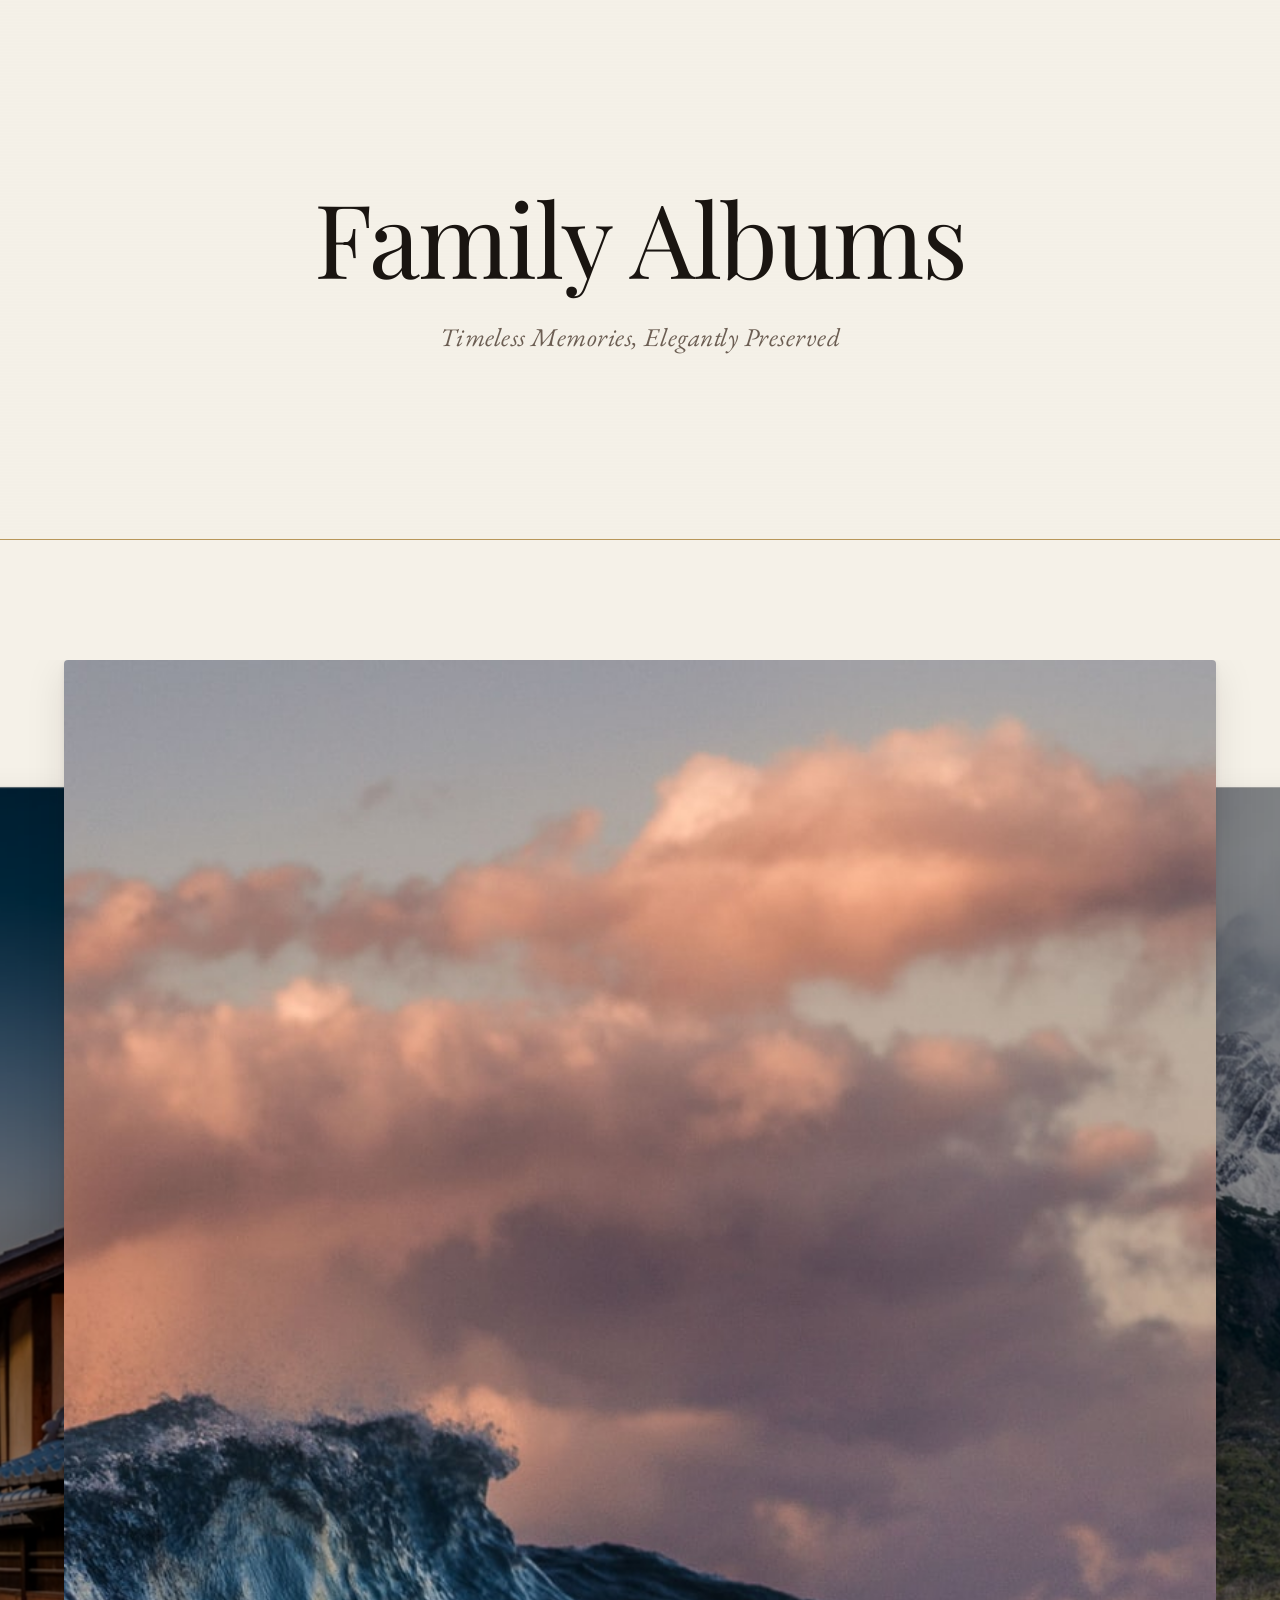
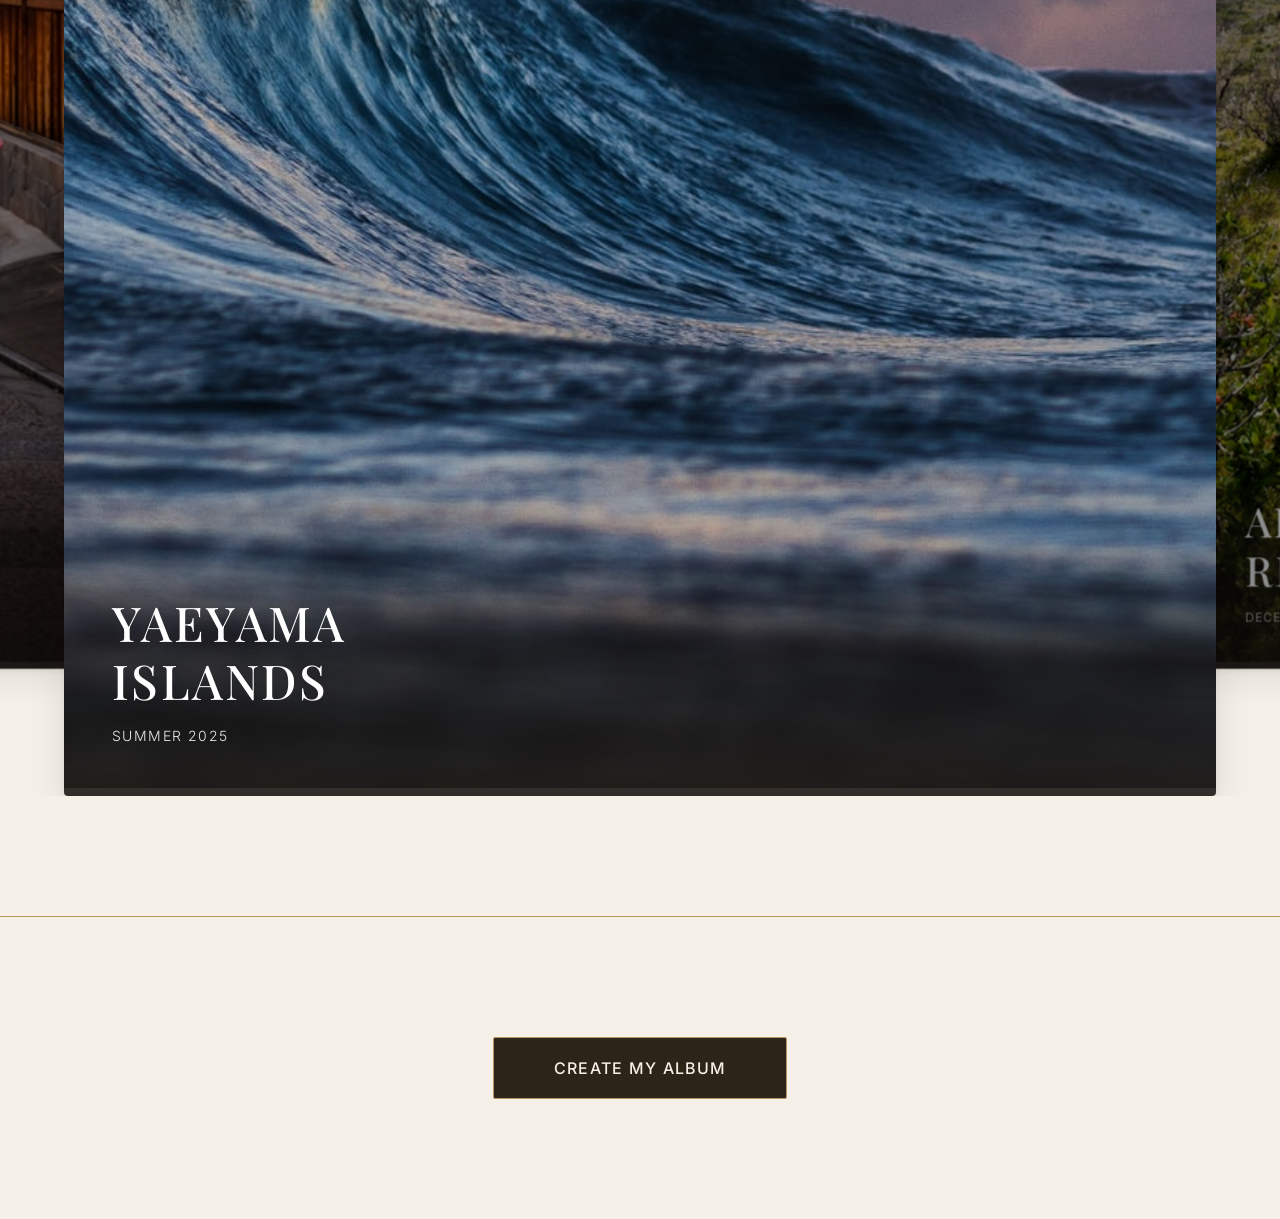
==== index.html @ 2fead4bc "Initial commit" ====
<!DOCTYPE html>
<html lang="ja">
<head>
    <meta charset="UTF-8">
    <meta name="viewport" content="width=device-width, initial-scale=1.0">
    <title>Family Albums - Timeless Memories</title>
    <link rel="stylesheet" href="css/style.css">
    
    <!-- Google Fonts -->
    <link rel="preconnect" href="https://fonts.googleapis.com">
    <link rel="preconnect" href="https://fonts.gstatic.com" crossorigin>
    <link href="https://fonts.googleapis.com/css2?family=Playfair+Display:wght@400;500;600;700&family=EB+Garamond:ital,wght@0,400;0,500;1,400&family=Inter:wght@300;400;500&display=swap" rel="stylesheet">
    
    <!-- Swiper CSS -->
    <link rel="stylesheet" href="https://cdn.jsdelivr.net/npm/swiper@11/swiper-bundle.min.css">
</head>
<body>
    <!-- Top Page -->
    <div id="top-page" class="page-container active">
        <!-- Hero Section -->
        <section class="hero-section">
            <div class="hero-content">
                <h1 class="main-title">Family Albums</h1>
                <p class="tagline">Timeless Memories, Elegantly Preserved</p>
            </div>
        </section>

        <!-- Album Carousel -->
        <section class="carousel-section">
            <div class="swiper album-carousel">
                <div class="swiper-wrapper">
                    <!-- Album 1: Yaeyama Islands -->
                    <div class="swiper-slide">
                        <div class="album-cover" data-album-id="yaeyama">
                            <div class="album-image">
                                <img src="images/yaeyama-cover.jpg" alt="Yaeyama Islands">
                                <div class="album-overlay">
                                    <h2 class="album-title">YAEYAMA<br>ISLANDS</h2>
                                    <p class="album-year">Summer 2025</p>
                                </div>
                            </div>
                        </div>
                    </div>

                    <!-- Album 2: Alps Winter Retreat -->
                    <div class="swiper-slide">
                        <div class="album-cover" data-album-id="alps">
                            <div class="album-image">
                                <img src="images/alps-cover.jpg" alt="Alps Winter Retreat">
                                <div class="album-overlay">
                                    <h2 class="album-title">ALPS WINTER<br>RETREAT</h2>
                                    <p class="album-year">December 2024</p>
                                </div>
                            </div>
                        </div>
                    </div>

                    <!-- Album 3: Tuscan Harvest -->
                    <div class="swiper-slide">
                        <div class="album-cover" data-album-id="tuscany">
                            <div class="album-image">
                                <img src="images/tuscany-cover.jpg" alt="Tuscan Harvest">
                                <div class="album-overlay">
                                    <h2 class="album-title">TUSCAN<br>HARVEST</h2>
                                    <p class="album-year">Autumn 2024</p>
                                </div>
                            </div>
                        </div>
                    </div>

                    <!-- Album 4: Kyoto Spring -->
                    <div class="swiper-slide">
                        <div class="album-cover" data-album-id="kyoto">
                            <div class="album-image">
                                <img src="images/kyoto-cover.jpg" alt="Kyoto Spring">
                                <div class="album-overlay">
                                    <h2 class="album-title">KYOTO<br>SPRING</h2>
                                    <p class="album-year">April 2024</p>
                                </div>
                            </div>
                        </div>
                    </div>
                </div>
            </div>
        </section>

        <!-- CTA Section -->
        <section class="cta-section">
            <button class="create-button" onclick="showCreateForm()">Create My Album</button>
        </section>
    </div>

    <!-- Album Detail Page -->
    <div id="album-page" class="page-container">
        <!-- Book Opening Animation Overlay -->
        <div class="book-opening-overlay"></div>

        <!-- Album Content -->
        <div class="album-content">
            <!-- Back Button -->
            <button class="back-button" onclick="backToGallery()">
                <svg width="24" height="24" viewBox="0 0 24 24" fill="none" stroke="currentColor" stroke-width="2">
                    <path d="M19 12H5M12 19l-7-7 7-7"/>
                </svg>
                <span>Gallery</span>
            </button>

            <!-- Album Header -->
            <header class="album-header">
                <h1 class="album-main-title" id="album-title">YAEYAMA ISLANDS</h1>
                <p class="album-subtitle" id="album-subtitle">Summer in Okinawa · 2025</p>
                <p class="album-catchphrase" id="album-catchphrase">"Where turquoise waters meet ancient traditions"</p>
            </header>

            <!-- Photo Gallery -->
            <div class="photo-gallery" id="photo-gallery">
                <!-- Photos will be dynamically loaded -->
            </div>
        </div>
    </div>

    <!-- Swiper JS -->
    <script src="https://cdn.jsdelivr.net/npm/swiper@11/swiper-bundle.min.js"></script>
    
    <!-- Main JS -->
    <script src="js/main.js"></script>
</body>
</html>
---- css/style.css ----
/* ========================================
   FAMILY ALBUMS - OLD MONEY LUXURY STYLE
   New Japan × Kinfolk Aesthetic
   ======================================== */

/* ========== CSS VARIABLES ========== */
:root {
    /* Old Money Color Palette */
    --color-bg-primary: #F5F1E8;
    --color-bg-secondary: #E8E3D6;
    --color-text-primary: #1A1511;
    --color-text-secondary: #6B5D52;
    --color-accent-gold: #B8975A;
    --color-accent-dark: #2C2416;
    
    /* Typography */
    --font-serif: 'Playfair Display', 'EB Garamond', serif;
    --font-serif-italic: 'EB Garamond', serif;
    --font-sans: 'Inter', sans-serif;
    
    /* Spacing - Generous Luxury */
    --spacing-xs: 16px;
    --spacing-sm: 24px;
    --spacing-md: 48px;
    --spacing-lg: 80px;
    --spacing-xl: 120px;
    
    /* Transitions - Slow & Luxurious */
    --transition-slow: 0.6s ease-out;
    --transition-medium: 0.4s ease-out;
    --transition-fast: 0.2s ease-out;
}

/* ========== GLOBAL RESET ========== */
* {
    margin: 0;
    padding: 0;
    box-sizing: border-box;
}

html {
    scroll-behavior: smooth;
    font-size: 16px;
}

body {
    font-family: var(--font-sans);
    background-color: var(--color-bg-primary);
    color: var(--color-text-primary);
    line-height: 1.6;
    overflow-x: hidden;
    
    /* Subtle paper texture */
    background-image: 
        repeating-linear-gradient(
            0deg,
            rgba(0, 0, 0, 0.01) 0px,
            transparent 1px,
            transparent 2px,
            rgba(0, 0, 0, 0.01) 3px
        );
}

/* ========== PAGE TRANSITIONS ========== */
.page-container {
    display: none;
    min-height: 100vh;
    opacity: 0;
    transition: opacity var(--transition-slow);
}

.page-container.active {
    display: block;
    opacity: 1;
}

/* ========== HERO SECTION ========== */
.hero-section {
    min-height: 60vh;
    display: flex;
    align-items: center;
    justify-content: center;
    text-align: center;
    padding: var(--spacing-xl) var(--spacing-md);
    border-bottom: 1px solid var(--color-accent-gold);
    position: relative;
}

.hero-content {
    max-width: 900px;
    animation: fadeInUp 1s ease-out;
}

.main-title {
    font-family: var(--font-serif);
    font-size: clamp(60px, 8vw, 120px);
    font-weight: 400;
    letter-spacing: -0.02em;
    color: var(--color-text-primary);
    margin-bottom: var(--spacing-sm);
    line-height: 1.1;
}

.tagline {
    font-family: var(--font-serif-italic);
    font-size: clamp(18px, 2vw, 28px);
    font-style: italic;
    font-weight: 400;
    color: var(--color-text-secondary);
    letter-spacing: 0.02em;
}

/* ========== CAROUSEL SECTION ========== */
.carousel-section {
    padding: var(--spacing-xl) 0;
    background-color: var(--color-bg-primary);
}

.album-carousel {
    max-width: 100%;
    padding: var(--spacing-md) 0;
}

.swiper-slide {
    width: 280px;
    height: 420px;
    display: flex;
    align-items: center;
    justify-content: center;
}

.album-cover {
    width: 90%;
    height: 90%;
    cursor: pointer;
    transition: transform var(--transition-medium);
    position: relative;
    margin: 0 auto;
}

.album-cover:hover {
    transform: scale(1.02);
}

.album-image {
    width: 100%;
    height: 100%;
    position: relative;
    overflow: hidden;
    border-radius: 4px;
    box-shadow: 
        0 10px 40px rgba(26, 21, 17, 0.1),
        0 2px 8px rgba(26, 21, 17, 0.08);
}

.album-image img {
    width: 100%;
    height: 100%;
    object-fit: cover;
    transition: transform var(--transition-slow);
}

.album-cover:hover .album-image img {
    transform: scale(1.05);
}

.album-overlay {
    position: absolute;
    bottom: 0;
    left: 0;
    right: 0;
    padding: var(--spacing-md);
    background: linear-gradient(
        to top,
        rgba(26, 21, 17, 0.9) 0%,
        rgba(26, 21, 17, 0.6) 60%,
        transparent 100%
    );
    color: #fff;
}

.album-title {
    font-family: var(--font-serif);
    font-size: clamp(32px, 4vw, 48px);
    font-weight: 500;
    letter-spacing: 0.05em;
    line-height: 1.2;
    margin-bottom: var(--spacing-xs);
}

.album-year {
    font-family: var(--font-sans);
    font-size: 14px;
    font-weight: 300;
    letter-spacing: 0.1em;
    text-transform: uppercase;
    opacity: 0.9;
}

/* ========== CTA SECTION ========== */
.cta-section {
    padding: var(--spacing-xl) var(--spacing-md);
    text-align: center;
    border-top: 1px solid var(--color-accent-gold);
}

.create-button {
    font-family: var(--font-sans);
    font-size: 16px;
    font-weight: 500;
    letter-spacing: 0.08em;
    text-transform: uppercase;
    color: var(--color-bg-primary);
    background-color: var(--color-accent-dark);
    border: 1px solid var(--color-accent-gold);
    padding: 20px 60px;
    border-radius: 2px;
    cursor: pointer;
    transition: all var(--transition-medium);
    position: relative;
    overflow: hidden;
}

.create-button::before {
    content: '';
    position: absolute;
    top: 0;
    left: -100%;
    width: 100%;
    height: 100%;
    background: linear-gradient(
        90deg,
        transparent,
        rgba(184, 151, 90, 0.2),
        transparent
    );
    transition: left var(--transition-slow);
}

.create-button:hover::before {
    left: 100%;
}

.create-button:hover {
    background-color: var(--color-accent-gold);
    color: var(--color-text-primary);
    transform: translateY(-2px);
    box-shadow: 0 8px 24px rgba(26, 21, 17, 0.15);
}

/* ========== BOOK OPENING ANIMATION ========== */
.book-opening-overlay {
    position: fixed;
    top: 0;
    left: 0;
    width: 100%;
    height: 100%;
    background-color: var(--color-bg-primary);
    z-index: 1000;
    display: none;
    opacity: 0;
    pointer-events: none;
}

.book-opening-overlay.active {
    display: block;
    animation: bookOpen 1.2s ease-in-out forwards;
}

@keyframes bookOpen {
    0% {
        opacity: 0;
        transform: perspective(2000px) rotateY(0deg);
    }
    50% {
        opacity: 1;
        transform: perspective(2000px) rotateY(-15deg);
    }
    100% {
        opacity: 0;
        transform: perspective(2000px) rotateY(-90deg);
    }
}

/* ========== ALBUM DETAIL PAGE ========== */
.album-content {
    max-width: 1400px;
    margin: 0 auto;
    padding: var(--spacing-xl) var(--spacing-md);
    animation: fadeIn 0.8s ease-out;
}

.back-button {
    display: inline-flex;
    align-items: center;
    gap: 8px;
    font-family: var(--font-sans);
    font-size: 14px;
    letter-spacing: 0.05em;
    color: var(--color-text-secondary);
    background: none;
    border: none;
    cursor: pointer;
    padding: 12px 0;
    margin-bottom: var(--spacing-lg);
    transition: color var(--transition-fast);
}

.back-button:hover {
    color: var(--color-text-primary);
}

.back-button svg {
    transition: transform var(--transition-fast);
}

.back-button:hover svg {
    transform: translateX(-4px);
}

/* ========== ALBUM HEADER ========== */
.album-header {
    text-align: center;
    padding: var(--spacing-xl) var(--spacing-md);
    border-bottom: 1px solid var(--color-accent-gold);
    margin-bottom: var(--spacing-xl);
}

.album-main-title {
    font-family: var(--font-serif);
    font-size: clamp(60px, 10vw, 120px);
    font-weight: 400;
    letter-spacing: 0.02em;
    line-height: 1.1;
    margin-bottom: var(--spacing-sm);
    color: var(--color-text-primary);
}

.album-subtitle {
    font-family: var(--font-sans);
    font-size: clamp(16px, 2vw, 24px);
    font-weight: 300;
    letter-spacing: 0.08em;
    text-transform: uppercase;
    color: var(--color-text-secondary);
    margin-bottom: var(--spacing-md);
}

.album-catchphrase {
    font-family: var(--font-serif-italic);
    font-size: clamp(20px, 2.5vw, 32px);
    font-style: italic;
    font-weight: 400;
    color: var(--color-text-secondary);
    max-width: 700px;
    margin: 0 auto;
    line-height: 1.5;
}

/* ========== PHOTO GALLERY ========== */
.photo-gallery {
    display: flex;
    flex-direction: column;
    gap: var(--spacing-xl);
    align-items: center;
}

.photo-block {
    width: 80%;
    max-width: 1000px;
    animation: fadeInUp 0.6s ease-out;
    animation-fill-mode: both;
}

.photo-block:nth-child(1) { animation-delay: 0.1s; }
.photo-block:nth-child(2) { animation-delay: 0.2s; }
.photo-block:nth-child(3) { animation-delay: 0.3s; }
.photo-block:nth-child(4) { animation-delay: 0.4s; }
.photo-block:nth-child(5) { animation-delay: 0.5s; }
.photo-block:nth-child(n+6) { animation-delay: 0.6s; }

.photo-wrapper {
    position: relative;
    overflow: hidden;
    border-radius: 2px;
    box-shadow: 0 4px 24px rgba(26, 21, 17, 0.08);
}

.photo-wrapper img {
    width: 100%;
    height: auto;
    display: block;
    transition: transform var(--transition-slow);
}

.photo-wrapper:hover img {
    transform: scale(1.02);
}

.photo-caption {
    font-family: var(--font-sans);
    font-size: 14px;
    font-weight: 300;
    letter-spacing: 0.05em;
    color: var(--color-text-secondary);
    text-align: center;
    margin-top: var(--spacing-sm);
}

/* ========== ANIMATIONS ========== */
@keyframes fadeIn {
    from {
        opacity: 0;
    }
    to {
        opacity: 1;
    }
}

@keyframes fadeInUp {
    from {
        opacity: 0;
        transform: translateY(30px);
    }
    to {
        opacity: 1;
        transform: translateY(0);
    }
}

/* ========== RESPONSIVE DESIGN ========== */

/* Tablet */
@media (max-width: 1024px) {
    .main-title {
        font-size: 80px;
    }
    
    .album-main-title {
        font-size: 80px;
    }
    
    .photo-block {
        width: 85%;
    }
    
    .swiper-slide {
        width: 280px;
        height: 420px;
    }
}

/* Mobile */
@media (max-width: 768px) {
    :root {
        --spacing-lg: 60px;
        --spacing-xl: 80px;
    }
    
    .hero-section {
        min-height: 50vh;
        padding: var(--spacing-lg) var(--spacing-sm);
    }
    
    .main-title {
        font-size: 48px;
    }
    
    .tagline {
        font-size: 18px;
    }
    
    .carousel-section {
        padding: var(--spacing-lg) 0;
    }
    
    .swiper-slide {
        width: 240px;
        height: 360px;
    }
    
    .album-title {
        font-size: 28px;
    }
    
    .album-year {
        font-size: 12px;
    }
    
    .create-button {
        padding: 18px 48px;
        font-size: 14px;
    }
    
    .album-content {
        padding: var(--spacing-lg) var(--spacing-sm);
    }
    
    .album-main-title {
        font-size: 48px;
    }
    
    .album-subtitle {
        font-size: 14px;
    }
    
    .album-catchphrase {
        font-size: 20px;
    }
    
    .photo-block {
        width: 100%;
    }
    
    .photo-gallery {
        gap: var(--spacing-lg);
    }
}

/* Small Mobile */
@media (max-width: 480px) {
    .main-title {
        font-size: 36px;
    }
    
    .swiper-slide {
        width: 200px;
        height: 300px;
    }
    
    .album-main-title {
        font-size: 36px;
    }
}

/* ========== PRINT STYLES ========== */
@media print {
    .back-button,
    .create-button,
    .cta-section {
        display: none;
    }
    
    body {
        background: white;
    }
}
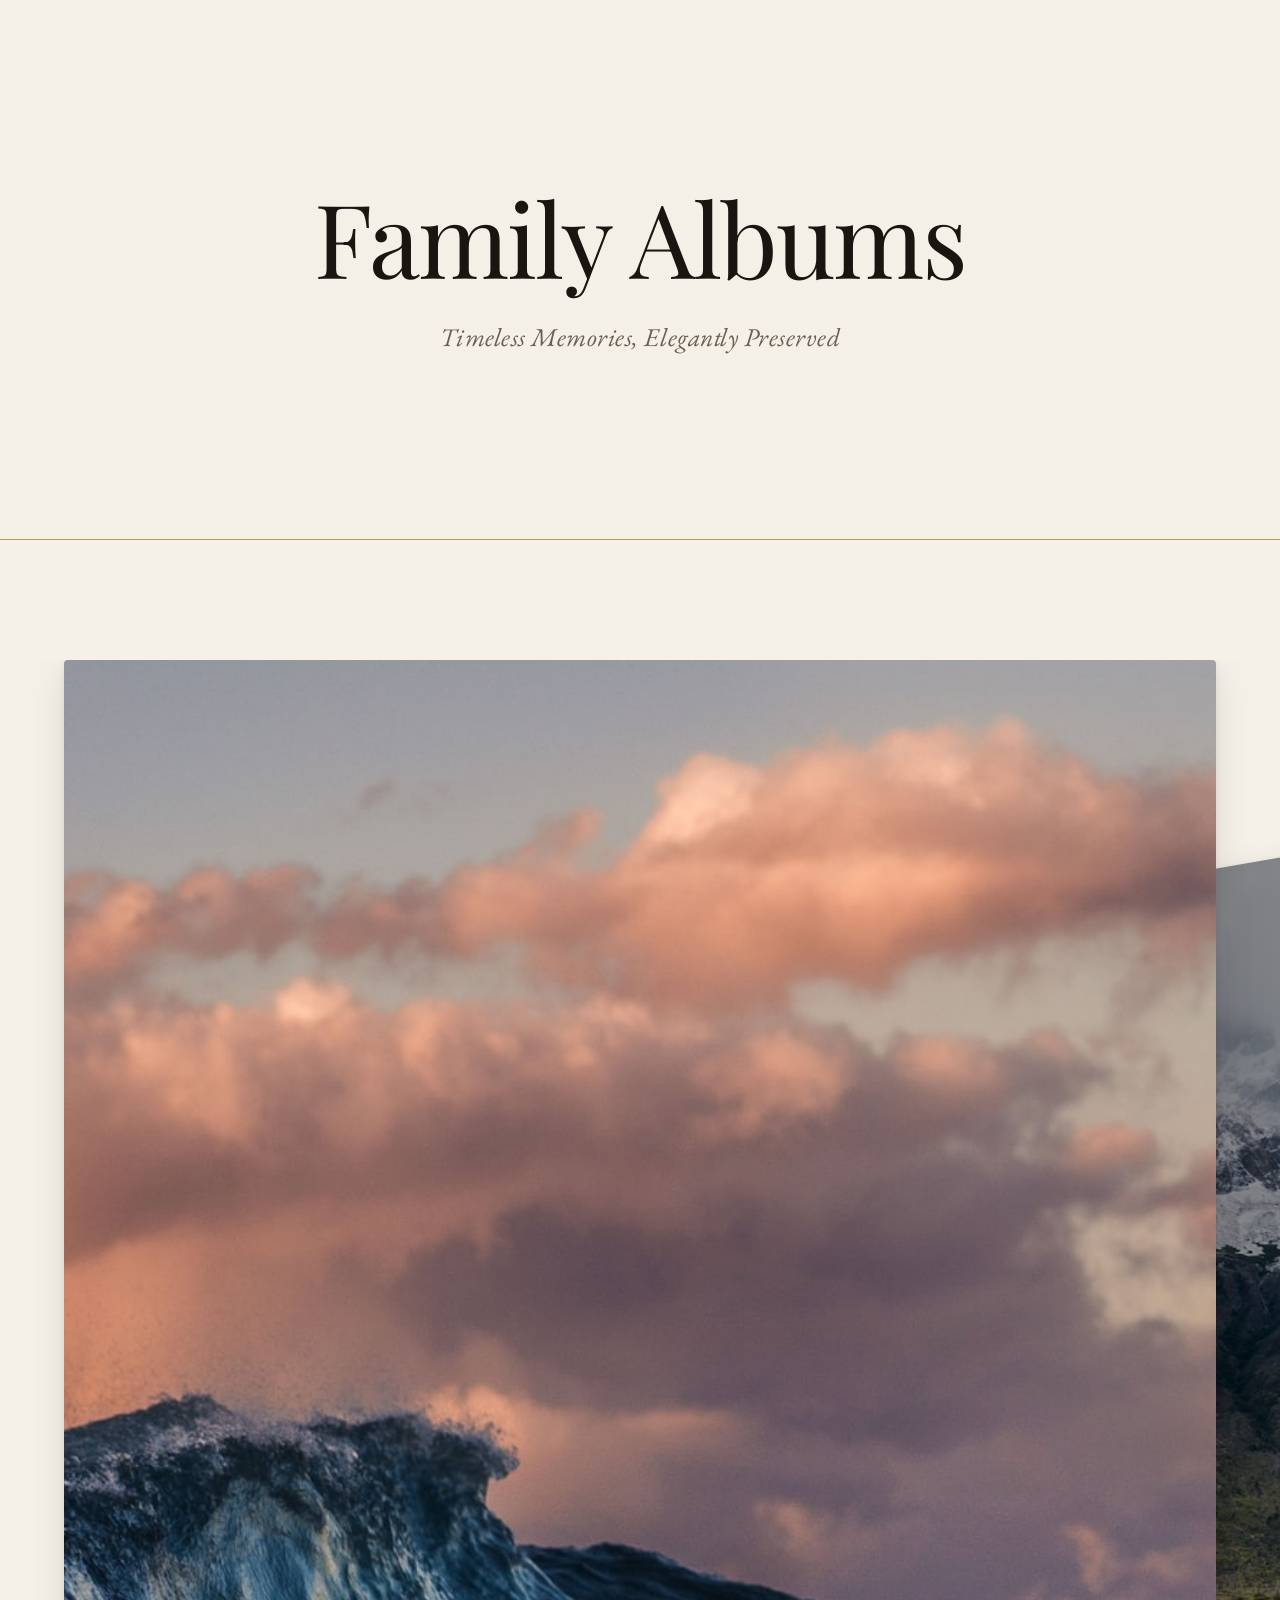
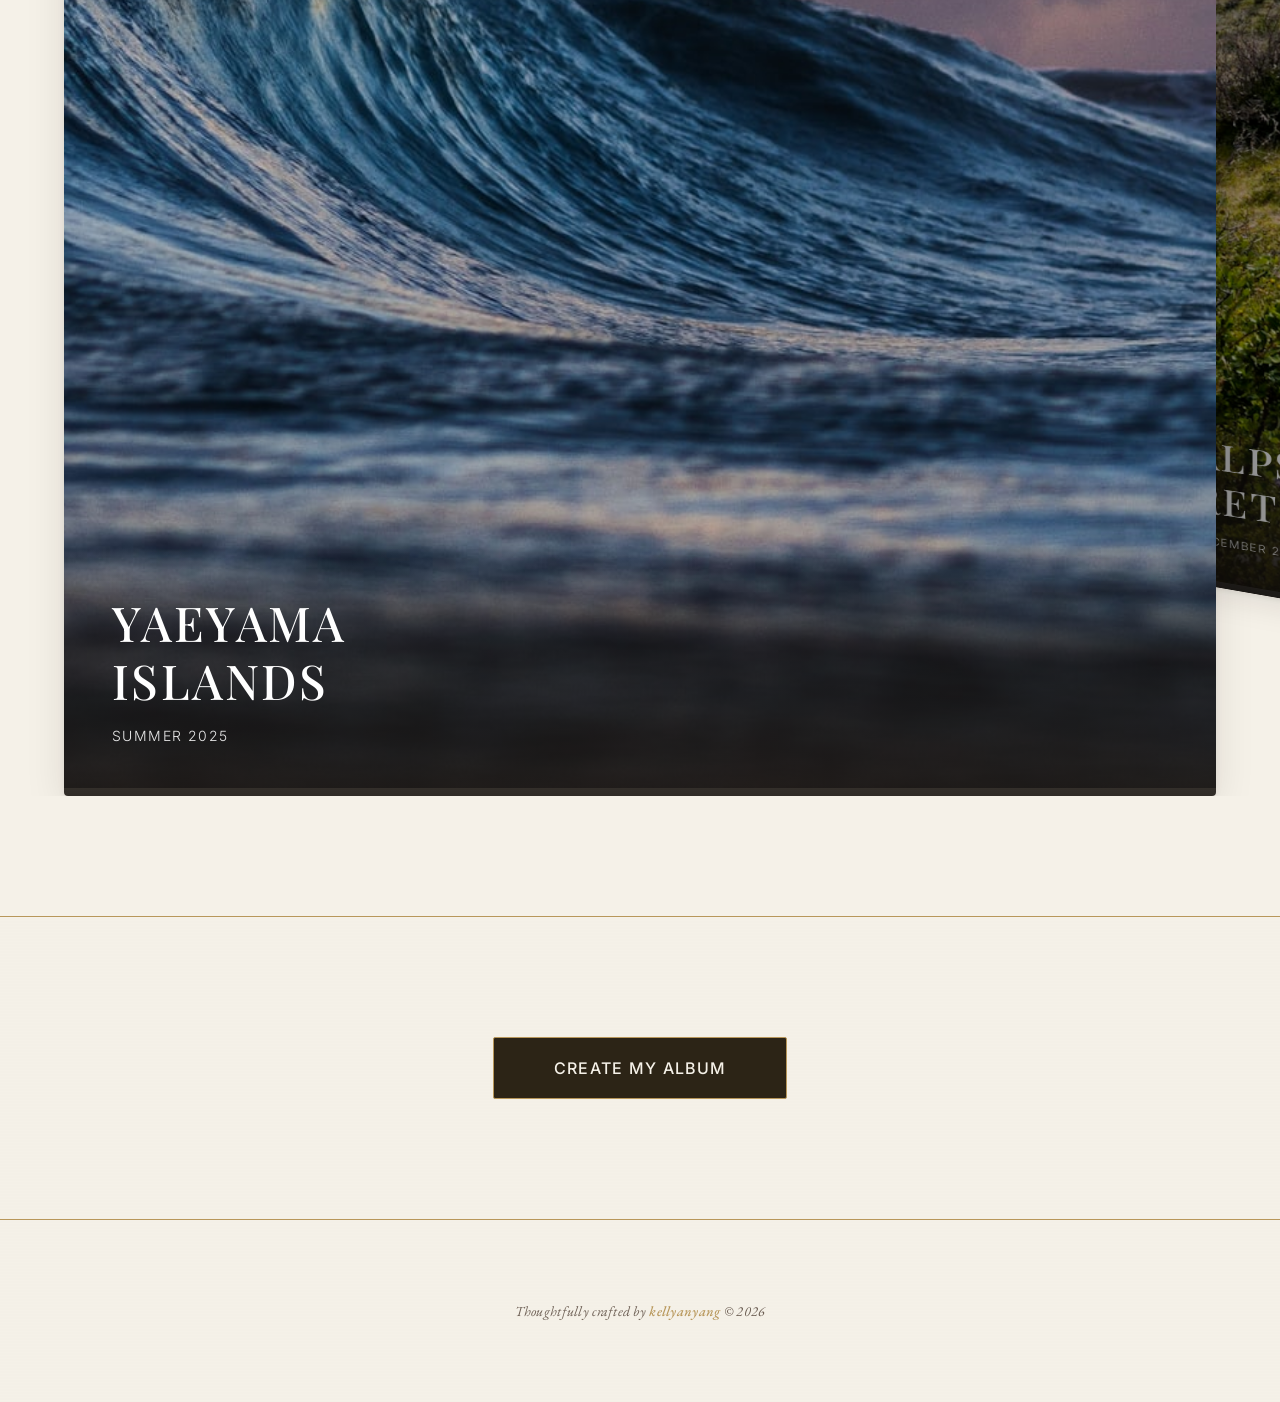
==== commit 6d762130: "Fix album click handlers and 4:5 photo ratio" ====
--- a/index.html
+++ b/index.html
@@ -84,11 +84,16 @@
             </div>
         </section>
 
-        <!-- CTA Section -->
+       <!-- CTA Section -->
         <section class="cta-section">
             <button class="create-button" onclick="showCreateForm()">Create My Album</button>
         </section>
-    </div>
+        
+                <!-- Footer -->
+        <footer class="site-footer">
+            <p class="site-credit">Thoughtfully crafted by <a href="https://x.com/kellyanyang" target="_blank" rel="noopener" class="credit-link">kellyanyang</a> © 2026</p>
+        </footer>
+
 
     <!-- Album Detail Page -->
     <div id="album-page" class="page-container">
@@ -112,10 +117,30 @@
                 <p class="album-catchphrase" id="album-catchphrase">"Where turquoise waters meet ancient traditions"</p>
             </header>
 
-            <!-- Photo Gallery -->
+                         <!-- Photo Gallery -->
             <div class="photo-gallery" id="photo-gallery">
                 <!-- Photos will be dynamically loaded -->
             </div>
+            
+            <!-- Close Button -->
+            <div class="album-close-section">
+                <button class="close-album-button" onclick="backToGallery()">
+                    <span>✕</span> Close Album
+                </button>
+            </div>
+            
+            <!-- Footer -->
+            <footer class="site-footer">
+                <p class="site-credit">Thoughtfully crafted by <a href="https://x.com/kellyanyang" target="_blank" rel="noopener" class="credit-link">kellyanyang</a> © 2025</p>
+            </footer>
+        </div>
+    </div>
+
+
+            <div class="photo-gallery" id="photo-gallery">
+                <!-- Photos will be dynamically loaded -->
+            </div>
+            
         </div>
     </div>
 
--- a/css/style.css
+++ b/css/style.css
@@ -123,7 +123,7 @@
 
 .swiper-slide {
     width: 280px;
-    height: 420px;
+    height: 380px;
     display: flex;
     align-items: center;
     justify-content: center;
@@ -157,7 +157,7 @@
     width: 100%;
     height: 100%;
     object-fit: cover;
-    transition: transform var(--transition-slow);
+    object-position: center;
 }
 
 .album-cover:hover .album-image img {
@@ -291,6 +291,9 @@
 }
 
 .back-button {
+    
+    top: 40px;
+    left: 40px;
     display: inline-flex;
     align-items: center;
     gap: 8px;
@@ -301,10 +304,11 @@
     background: none;
     border: none;
     cursor: pointer;
-    padding: 12px 0;
-    margin-bottom: var(--spacing-lg);
-    transition: color var(--transition-fast);
-}
+    padding: 12px 20px;
+    transition: all var(--transition-fast);
+    z-index: 100;
+}
+
 
 .back-button:hover {
     color: var(--color-text-primary);
@@ -324,7 +328,13 @@
     padding: var(--spacing-xl) var(--spacing-md);
     border-bottom: 1px solid var(--color-accent-gold);
     margin-bottom: var(--spacing-xl);
-}
+    min-height: 40vh;
+    display: flex;
+    flex-direction: column;
+    justify-content: center;
+}
+
+
 
 .album-main-title {
     font-family: var(--font-serif);
@@ -365,12 +375,89 @@
     align-items: center;
 }
 
+
+/* ========== PHOTO BLOCKS ========== */
 .photo-block {
     width: 80%;
     max-width: 1000px;
+    margin: 0 auto var(--spacing-xl);
     animation: fadeInUp 0.6s ease-out;
     animation-fill-mode: both;
 }
+
+/* 通常表示: 縦長 4:5 */
+.photo-block .photo-wrapper {
+    width: 100%;
+    max-width: 800px;
+    height: 1000px;
+    overflow: hidden;
+    margin: 0 auto;
+    border-radius: 4px;
+    box-shadow: 0 10px 40px rgba(26, 21, 17, 0.15);
+    transition: all 0.5s ease;
+    cursor: pointer;
+}
+
+.photo-block .photo-wrapper img {
+    width: 100%;
+    height: 100%;
+    object-fit: cover;
+    object-position: center;
+    transition: all 0.5s ease;
+}
+
+/* ダブルクリック後: オリジナル比率 + 写真風の枠 */
+.photo-block.expanded {
+    width: 100%;
+    max-width: none;
+}
+
+.photo-block.expanded .photo-wrapper {
+    max-width: 90vw;
+    max-height: 90vh;
+    height: auto;
+    padding: 40px;
+    background: #FFFFFF;
+    box-shadow: 
+        0 0 0 1px rgba(0,0,0,0.1),
+        0 20px 60px rgba(26, 21, 17, 0.3);
+    cursor: zoom-out;
+}
+
+.photo-block.expanded .photo-wrapper img {
+    width: 100%;
+    height: auto;
+    max-height: calc(90vh - 80px);
+    object-fit: contain;
+    box-shadow: 0 2px 8px rgba(0,0,0,0.1);
+}
+
+/* 横長写真用（使わない予定だが念のため残す） */
+.photo-block.landscape .photo-wrapper {
+    max-width: 1200px;
+}
+
+.photo-block.landscape .photo-wrapper img {
+    width: 100%;
+    height: auto;
+    max-height: 600px;
+    object-fit: contain;
+}
+
+/* レスポンシブ */
+@media (max-width: 900px) {
+    .photo-block .photo-wrapper {
+        max-width: 90vw;
+        height: calc(90vw * 5 / 4);
+    }
+    
+    .photo-block.expanded .photo-wrapper {
+        padding: 20px;
+    }
+}
+
+
+
 
 .photo-block:nth-child(1) { animation-delay: 0.1s; }
 .photo-block:nth-child(2) { animation-delay: 0.2s; }
@@ -398,6 +485,9 @@
 }
 
 .photo-caption {
+    display: none;
+    /*元のスタイル（後で使う用）
+    text-align: center;
     font-family: var(--font-sans);
     font-size: 14px;
     font-weight: 300;
@@ -405,6 +495,7 @@
     color: var(--color-text-secondary);
     text-align: center;
     margin-top: var(--spacing-sm);
+    */
 }
 
 /* ========== ANIMATIONS ========== */
@@ -420,7 +511,7 @@
 @keyframes fadeInUp {
     from {
         opacity: 0;
-        transform: translateY(30px);
+        transform: translateY(50px);
     }
     to {
         opacity: 1;
@@ -445,8 +536,8 @@
     }
     
     .swiper-slide {
-        width: 280px;
-        height: 420px;
+        width: 220px;
+        height: 330px;
     }
 }
 
@@ -545,3 +636,76 @@
         background: white;
     }
 }
+
+
+/* ========== CLOSE BUTTON ========== */
+.album-close-section {
+    text-align: center;
+    padding: var(--spacing-xl) var(--spacing-md);
+    margin-top: var(--spacing-xl);
+    border-top: 1px solid var(--color-accent-gold);
+}
+
+.close-album-button {
+    font-family: var(--font-sans);
+    font-size: 14px;
+    font-weight: 500;
+    letter-spacing: 0.08em;
+    text-transform: uppercase;
+    color: var(--color-text-primary);
+    background-color: transparent;
+    border: 1px solid var(--color-text-secondary);
+    padding: 16px 40px;
+    border-radius: 2px;
+    cursor: pointer;
+    transition: all var(--transition-medium);
+    display: inline-flex;
+    align-items: center;
+    gap: 8px;
+}
+
+.close-album-button:hover {
+    background-color: var(--color-accent-dark);
+    color: var(--color-bg-primary);
+    border-color: var(--color-accent-gold);
+}
+
+.close-album-button span {
+    font-size: 18px;
+}
+
+/* ========== SITE FOOTER ========== */
+.site-footer {
+    text-align: center;
+    padding: var(--spacing-lg) var(--spacing-md);
+    border-top: 1px solid var(--color-accent-gold);
+}
+
+.site-credit {
+    font-family: var(--font-serif-italic);
+    font-size: 14px;
+    font-style: italic;
+    font-weight: 400;
+    color: var(--color-text-secondary);
+    letter-spacing: 0.02em;
+}
+
+.site-credit a {
+    color: var(--color-text-secondary);
+    text-decoration: none;
+    transition: color var(--transition-fast);
+}
+
+.site-credit a:hover {
+    color: var(--color-accent-gold);
+}
+
+.site-credit .credit-link {
+    color: var(--color-accent-gold);
+    font-weight: 500;
+}
+
+.site-credit .credit-link:hover {
+    color: var(--color-accent-dark);
+    text-decoration: underline;
+}
